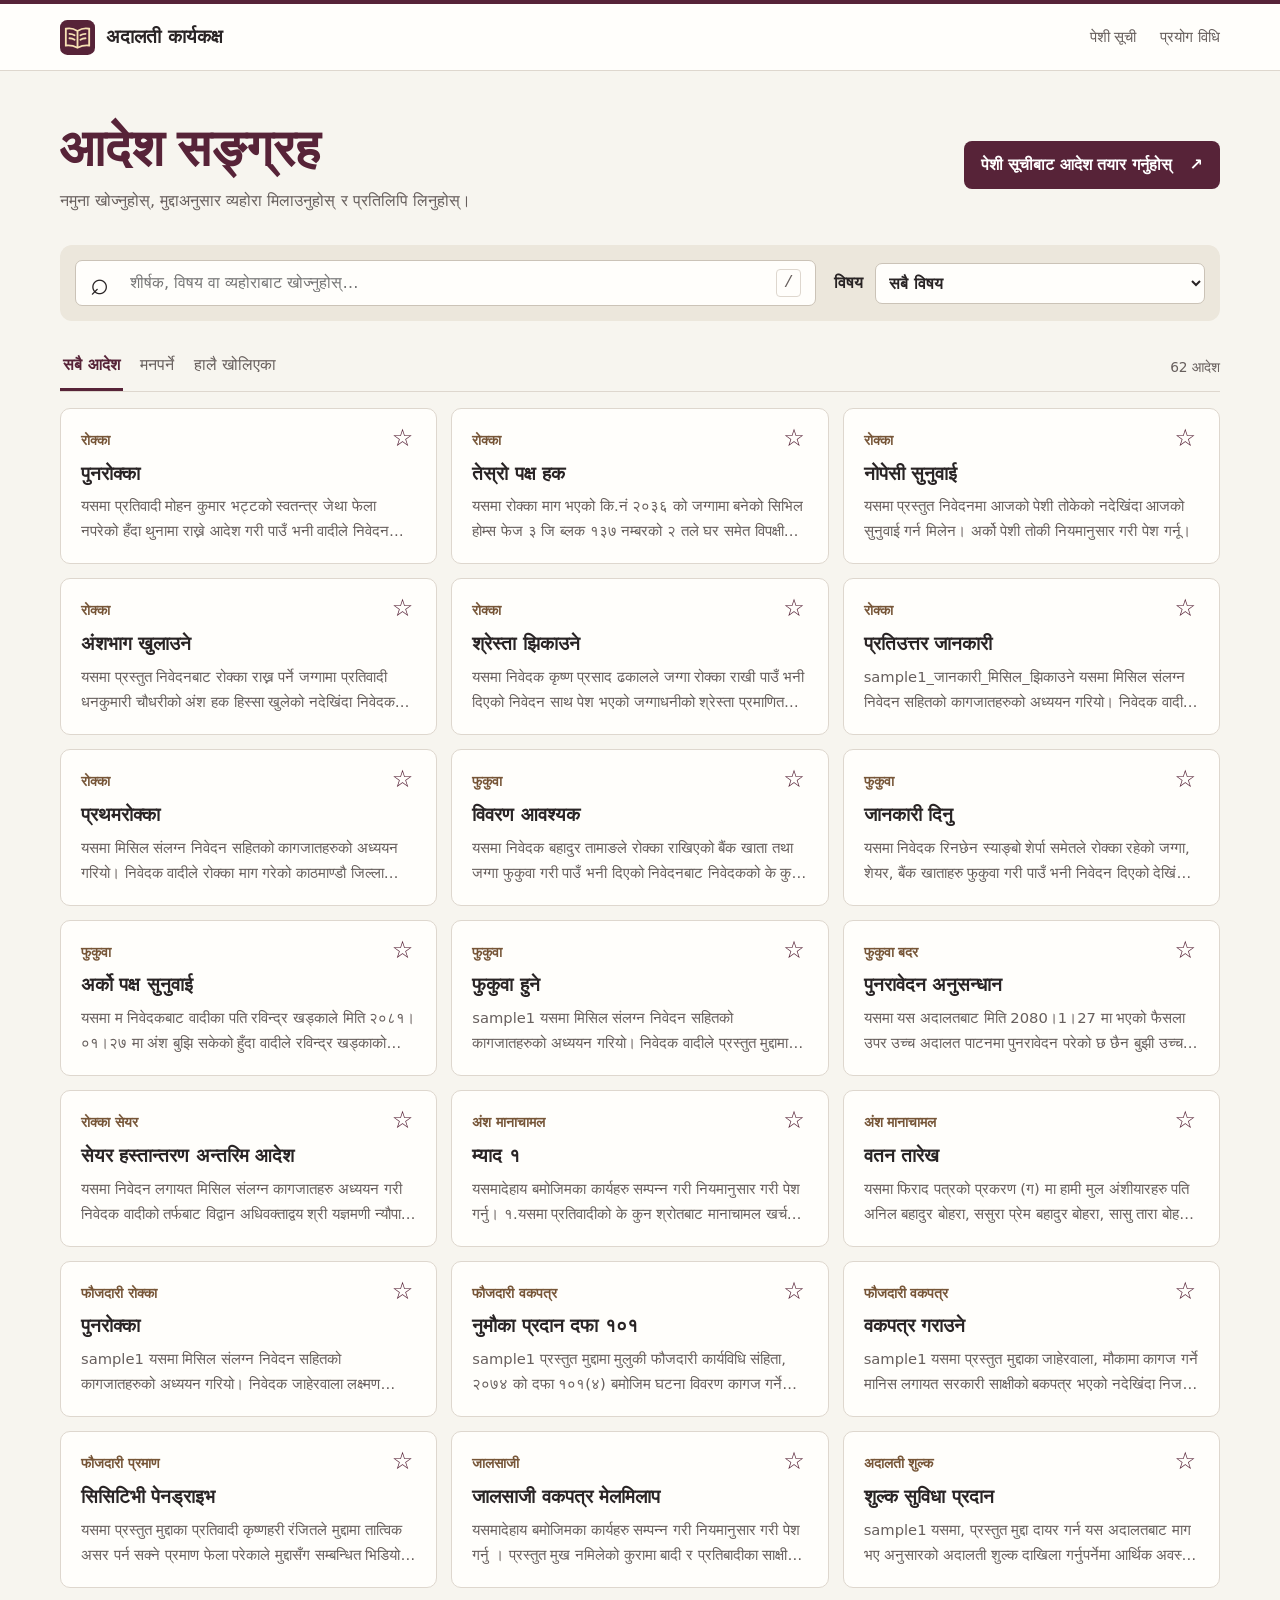
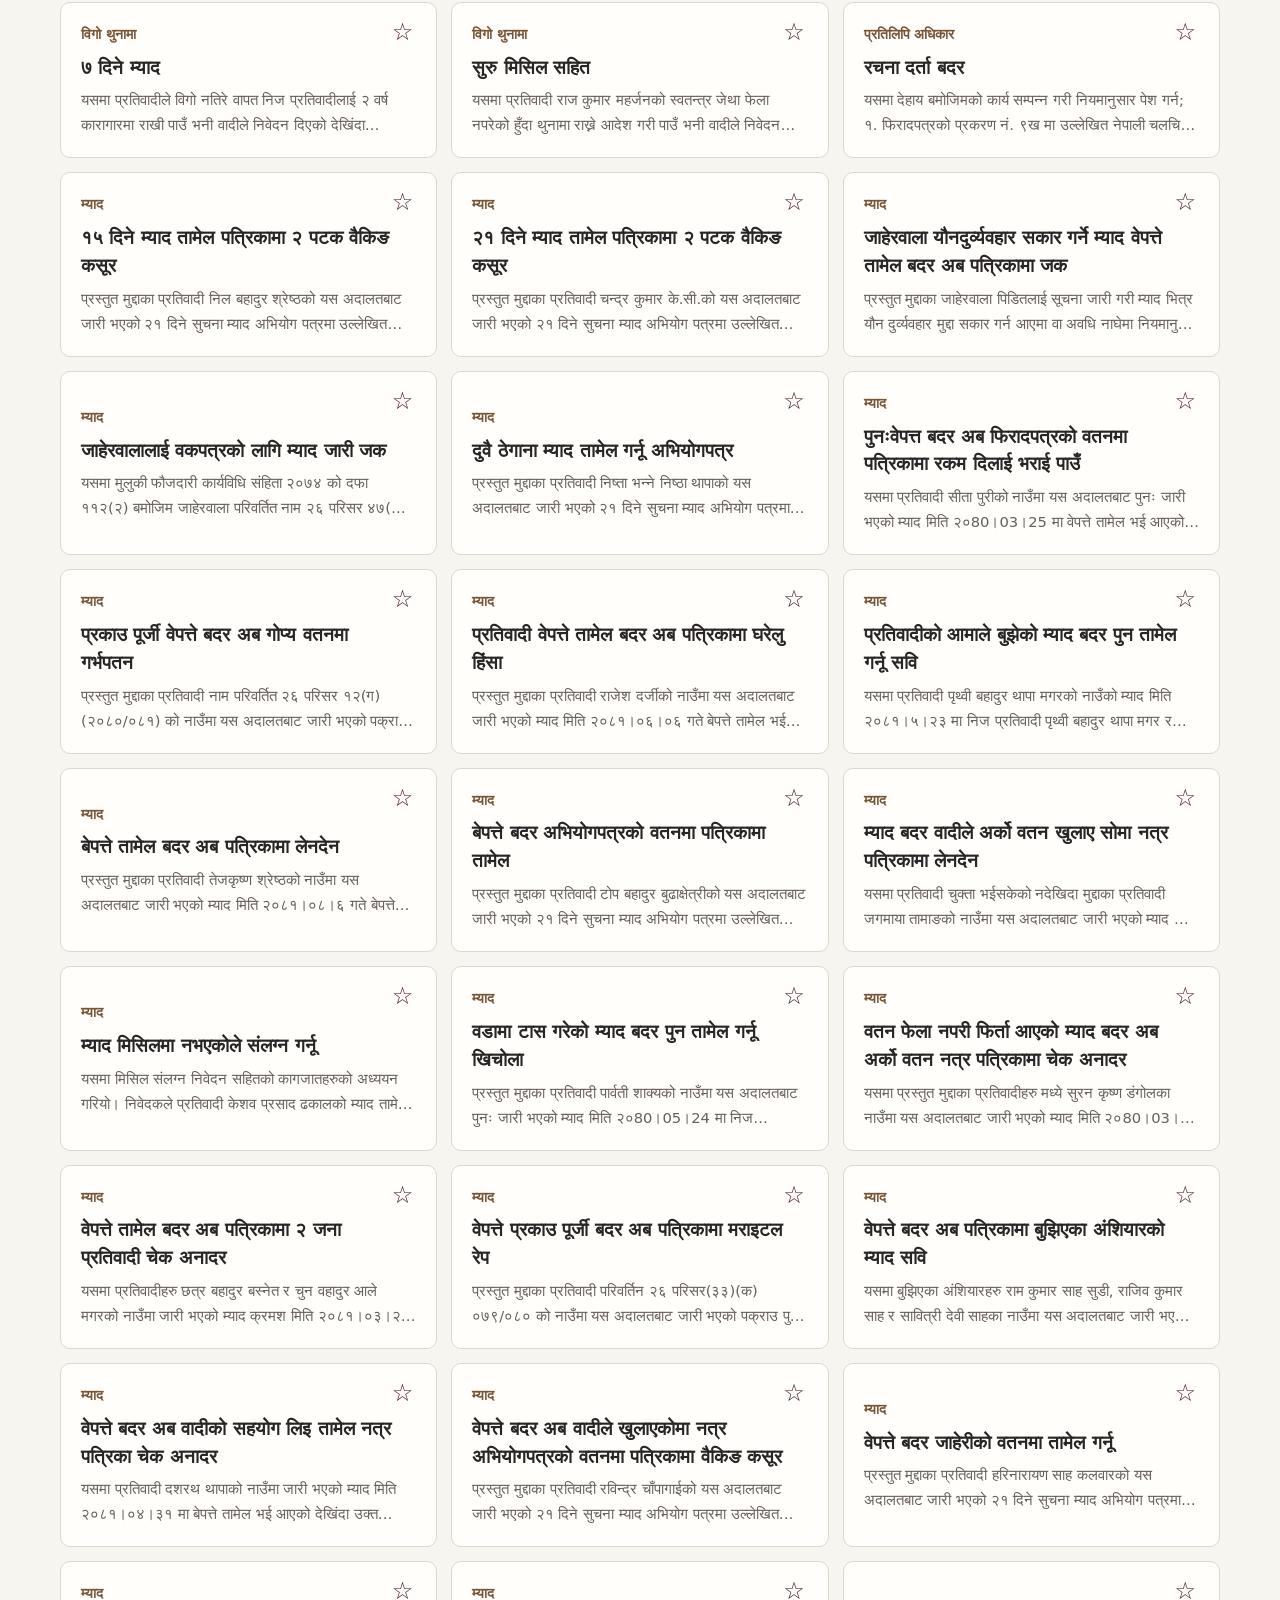
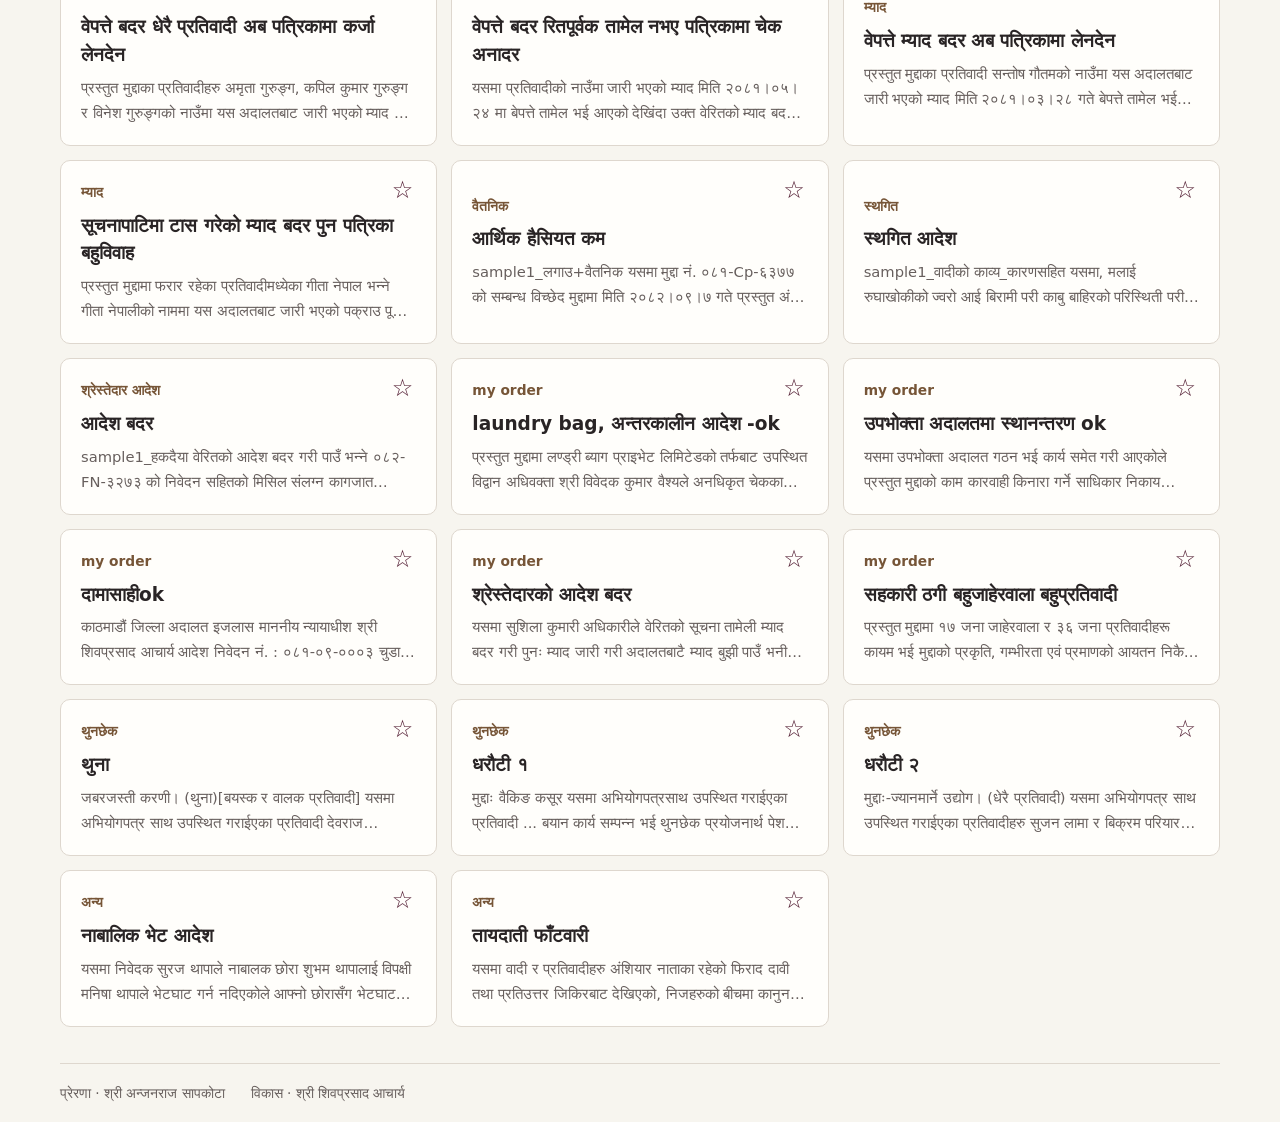
==== index.html @ cb6c5263 "Upload redesigned order catalogue and GitHub Pages workflow" ====
<!doctype html>
<html lang="ne">
<head>
<meta charset="utf-8"><meta name="viewport" content="width=device-width,initial-scale=1"><meta name="theme-color" content="#572338">
<title>आदेश सङ्ग्रह · अदालती कार्यकक्ष</title>
<link rel="icon" href="assets/book.svg"><link rel="stylesheet" href="assets/catalogue.css">
<script>if(new URLSearchParams(location.search).has("search"))location.replace("causelist.html"+location.search+location.hash)</script>
<script defer src="assets/catalogue.js"></script>
</head>
<body>
<header><div class="bar"><a class="brand" href="./"><img src="assets/book.svg" alt="">अदालती कार्यकक्ष</a><nav aria-label="मुख्य"><a href="causelist.html">पेशी सूची</a><a href="README.html">प्रयोग विधि</a></nav></div></header>
<main>
<div class="hero"><div><h1>आदेश सङ्ग्रह</h1><p>नमुना खोज्नुहोस्, मुद्दाअनुसार व्यहोरा मिलाउनुहोस् र प्रतिलिपि लिनुहोस्।</p></div><a class="launch" href="causelist.html">पेशी सूचीबाट आदेश तयार गर्नुहोस् <b aria-hidden="true">↗</b></a></div>
<section class="tools" aria-label="आदेश खोज र छनोट"><div class="search"><span aria-hidden="true">⌕</span><input id="query" type="search" aria-label="आदेश खोज्नुहोस्" placeholder="शीर्षक, विषय वा व्यहोराबाट खोज्नुहोस्…" autocomplete="off"><kbd>/</kbd></div><label class="category">विषय<select id="group"><option value="">सबै विषय</option></select></label></section>
<div class="views"><div id="views" role="group" aria-label="आदेश सूची"><button data-view="all" aria-pressed="true">सबै आदेश</button><button data-view="saved" aria-pressed="false">मनपर्ने</button><button data-view="recent" aria-pressed="false">हालै खोलिएका</button></div><span id="count" role="status"></span></div>
<div id="list" class="grid" aria-label="आदेशका नमुना"></div><div id="empty" hidden><h2 id="emptyTitle"></h2><p id="emptyHint"></p><button id="reset">सबै आदेश हेर्नुहोस्</button></div>
</main>
<footer>प्रेरणा · श्री अन्जनराज सापकोटा <span>विकास · श्री शिवप्रसाद आचार्य</span></footer>
<dialog id="reader" aria-labelledby="title"><div class="reader-head"><div><span id="subject"></span><h2 id="title"></h2></div><button id="close" aria-label="बन्द गर्नुहोस्">×</button></div>
<div class="reader-body"><p id="tip"></p><div id="paper"></div><label id="editBox" hidden>आदेशको व्यहोरा<textarea id="editor" spellcheck="false"></textarea></label><div id="tools"><button id="edit">व्यहोरा सम्पादन</button><button id="restore" hidden>मूल पाठ फर्काउनुहोस्</button></div></div>
<div class="reader-foot"><span id="notice" role="status"></span><button id="print">प्रिन्ट</button><button class="primary" id="copy">प्रतिलिपि लिनुहोस्</button></div></dialog>
<div id="printArea"></div>
</body></html>
---- assets/catalogue.css ----
:root{--wine:#572338;--ink:#292425;--mute:#675f5d;--line:#ded7ce;--paper:#fffefb;--ground:#f7f5ef;--gold:#b18a52;font:16px/1.65 "Nirmala UI","Noto Sans Devanagari",Mangal,system-ui,sans-serif;color:var(--ink);background:var(--ground)}
*{box-sizing:border-box}body{margin:0}button,input,select,textarea{font:inherit}button,a,select{touch-action:manipulation}button,select{cursor:pointer}a{color:inherit;text-decoration:none}button{border:1px solid var(--line);background:var(--paper);color:var(--wine);border-radius:7px;padding:7px 13px}button:hover,a:hover{color:#8b3856}button:focus-visible,a:focus-visible,input:focus-visible,textarea:focus-visible,select:focus-visible{outline:3px solid #976326;outline-offset:3px}[hidden]{display:none!important}
header{background:var(--paper);border-top:4px solid var(--wine);border-bottom:1px solid var(--line)}.bar,main,footer{width:min(1160px,92%);margin:auto}.bar,nav,.brand,.hero,.views,.reader-head,.reader-foot{display:flex;align-items:center;justify-content:space-between;gap:16px}.bar{min-height:66px}nav{gap:24px;color:var(--mute);font-size:.92rem}.brand{font-size:1.18rem;font-weight:750;gap:11px}.brand img{width:35px;height:35px}.hero{padding:42px 0 28px}.hero h1{font:700 clamp(2.3rem,4vw,3.5rem)/1.4 Kalimati,"Nirmala UI",serif;color:var(--wine);margin:0}.hero p{margin:3px 0;color:var(--mute)}.launch,.primary{background:var(--wine);color:white;border-color:var(--wine);border-radius:8px;padding:11px 17px;font-weight:650}.launch:hover,.primary:hover{background:#70354b;color:white}.launch b{margin-left:12px}
.tools{display:grid;grid-template-columns:2fr 1fr;gap:18px;background:#ece7dc;padding:15px;border-radius:12px}.search,.category{display:flex;align-items:center;gap:12px}.search{background:var(--paper);border:1px solid #cbc3b7;border-radius:7px;padding:0 14px}.search span{font:32px Georgia}.search input,.category select{width:100%;min-width:0;background:var(--paper);color:var(--ink);padding:9px;border:0}.search input:focus{outline:0}.search:focus-within{outline:2px solid var(--gold)}kbd{border:1px solid var(--line);border-radius:4px;padding:0 7px;color:var(--mute)}.category{font-weight:600}.category select{border:1px solid #cbc3b7;border-radius:7px}.views{margin:22px 0 16px;border-bottom:1px solid var(--line)}#views{display:flex;gap:14px}#views button{border:0;border-bottom:3px solid transparent;border-radius:0;background:transparent;padding:9px 3px;color:var(--mute)}#views [aria-pressed=true]{color:var(--wine);font-weight:700;border-color:var(--wine)}#count,#subject,.topic{color:var(--mute);font-size:.86rem}.grid{display:grid;grid-template-columns:repeat(3,minmax(0,1fr));gap:14px}.card{position:relative;background:var(--paper);border:1px solid var(--line);border-radius:10px;overflow:hidden}.card:hover{border-color:#b99b9c}.open{display:block;text-align:start;color:inherit;background:transparent;border:0;padding:20px;width:100%;height:100%}.open:focus-visible{outline-offset:-4px}.topic{display:block;padding-right:40px;color:#765537;font-weight:600}.card h2{font-size:1.16rem;line-height:1.5;margin:8px 12px 6px 0}.excerpt{display:-webkit-box;-webkit-box-orient:vertical;-webkit-line-clamp:2;overflow:hidden;color:var(--mute);font-size:.92rem;line-height:1.7}.star{position:absolute;right:10px;top:8px;background:transparent;border:0;font:24px system-ui;min-height:40px;min-width:40px}.star[aria-pressed=true]{color:#885713}#empty{text-align:center;padding:40px 0}footer{display:flex;gap:26px;border-top:1px solid var(--line);margin:36px auto 0;padding:18px 0;color:var(--mute);font-size:.85rem}
dialog{width:min(800px,94vw);max-height:90dvh;border:1px solid var(--line);border-radius:14px;padding:0;color:var(--ink);background:var(--paper);box-shadow:0 22px 90px #26101f40}dialog[open]{display:flex;flex-direction:column}dialog::backdrop{background:#251c23a6}.reader-head,.reader-foot,.reader-body{padding:16px 24px}.reader-head{border-bottom:1px solid var(--line)}.reader-head h2{margin:2px 0;font-size:1.4rem}.reader-head button{font-size:1.4rem}.reader-body{overflow:auto}.reader-foot{border-top:1px solid var(--line);gap:8px}.reader-foot span{margin-right:auto;font-size:.86rem;color:var(--mute)}#tip{font-size:.88rem;color:var(--mute);margin:0 0 10px}#paper,#editor,#printArea{white-space:pre-wrap;overflow-wrap:anywhere;font:1.13rem/1.95 Kalimati,"Nirmala UI",serif}#paper{border-left:3px solid var(--gold);padding:10px 16px}mark{background:#f6e4ae;color:inherit}#editor{display:block;width:100%;min-height:32vh;margin:6px 0;padding:12px;border:1px solid var(--line);border-radius:6px}#tools{margin:14px 0 0;display:flex;gap:8px}#printArea{display:none}
@media(max-width:850px){.grid{grid-template-columns:repeat(2,minmax(0,1fr))}.hero{align-items:flex-start;flex-direction:column;gap:12px;padding:25px 0 18px}}
@media(max-width:600px){.bar,main,footer{width:93%}.bar{gap:8px}.brand{font-size:1rem}.brand img{width:28px;height:28px}nav{gap:12px;font-size:.83rem}.tools{grid-template-columns:1fr;gap:8px;padding:10px}.grid{grid-template-columns:1fr}.open{padding:14px}.views{gap:6px;flex-wrap:wrap}.views button,#count{font-size:.86rem}#views{gap:9px}.reader-head,.reader-foot,.reader-body{padding:12px}.reader-foot{flex-wrap:wrap}.reader-foot span:not(:empty){width:100%}.reader-body{min-height:0}footer{flex-wrap:wrap;gap:6px 16px}}
@media print{body>*{display:none!important}body>#printArea{display:block!important;font-size:13pt}dialog::backdrop{background:white}@page{margin:22mm}}
@media print{dialog::backdrop{display:none!important}}
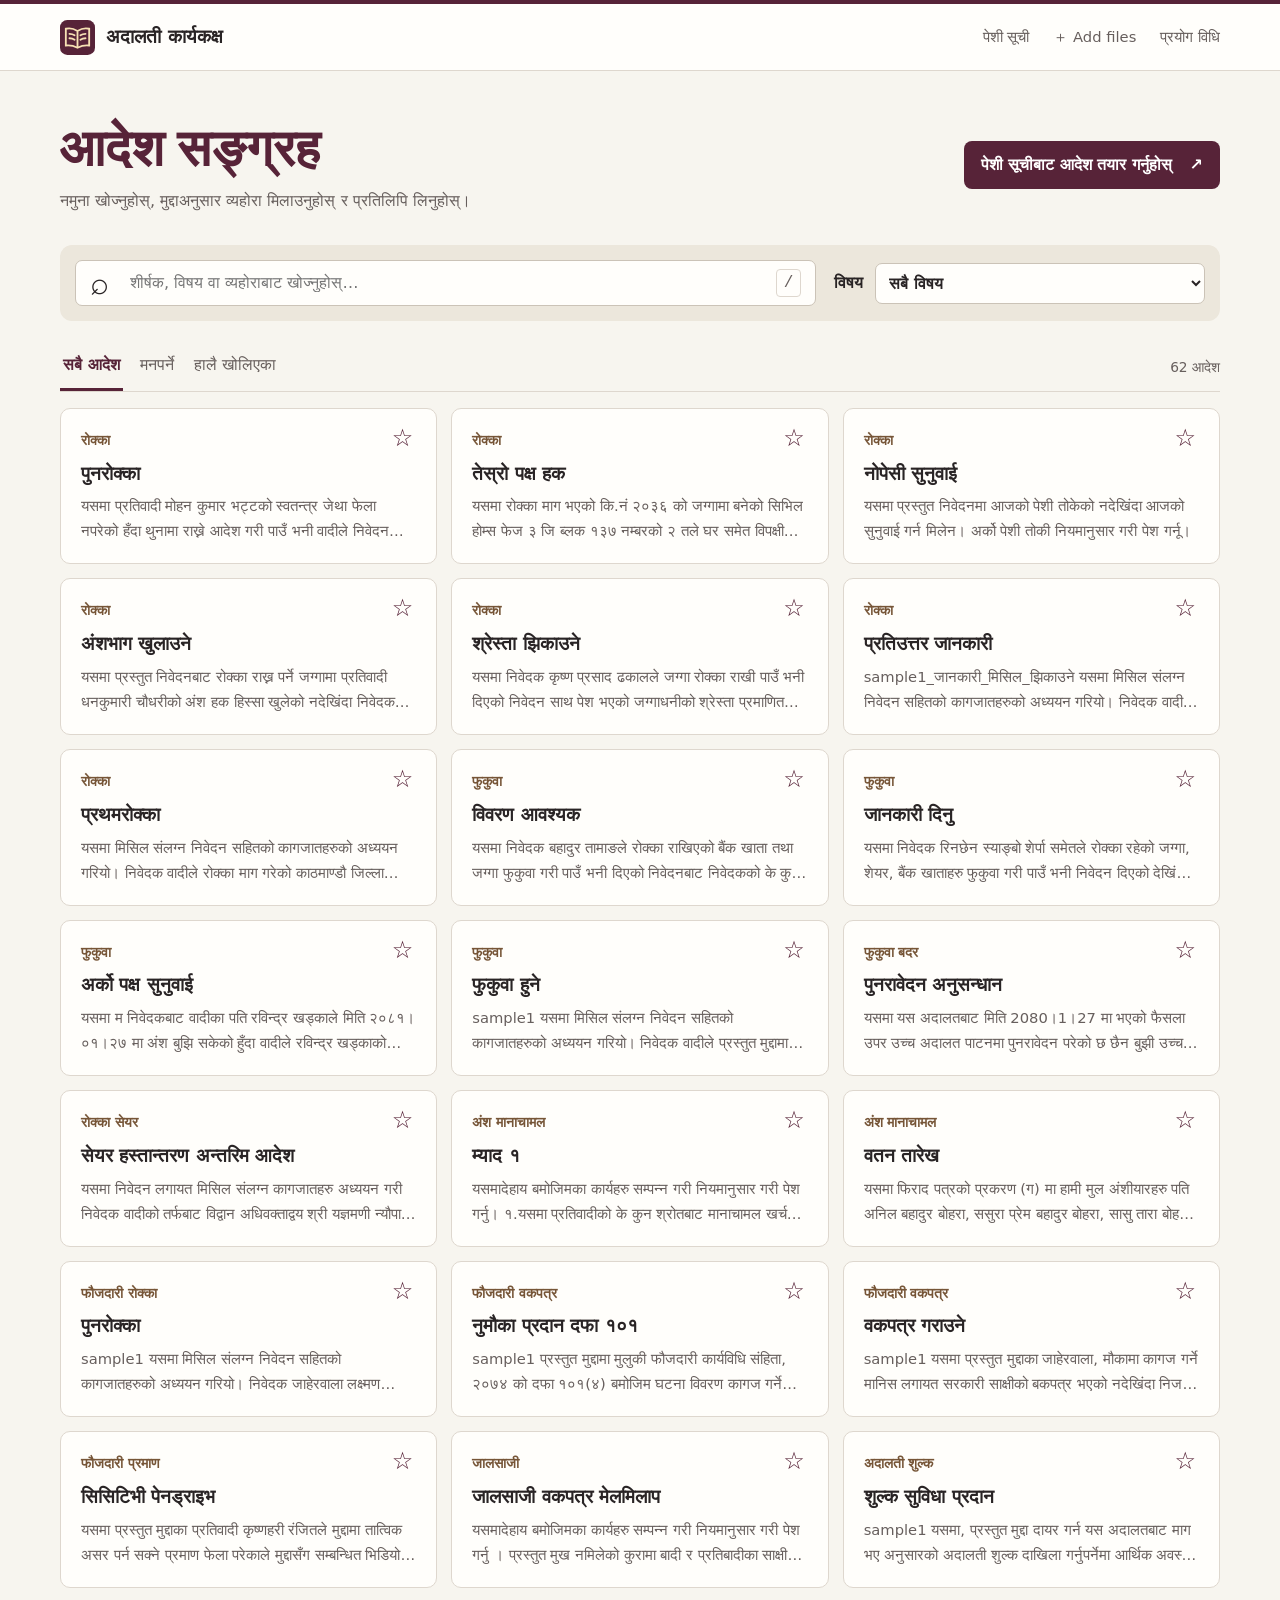
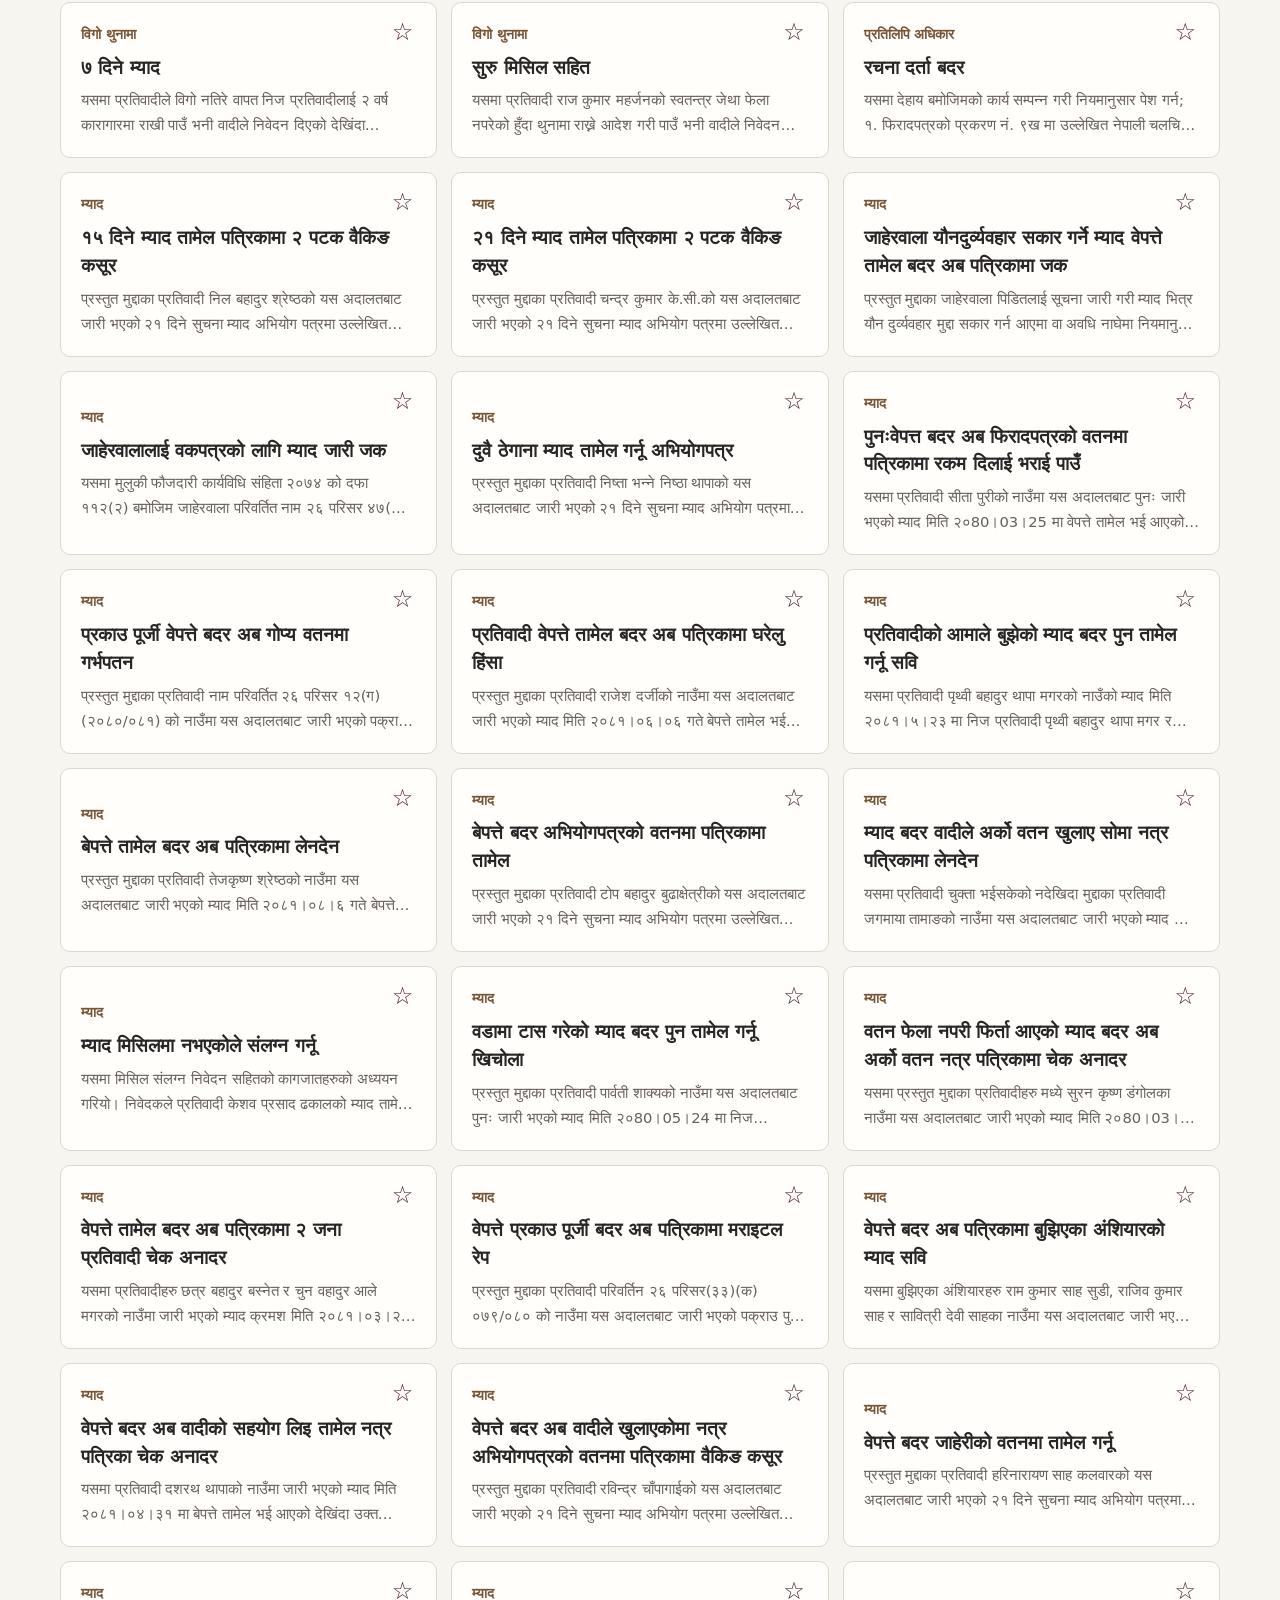
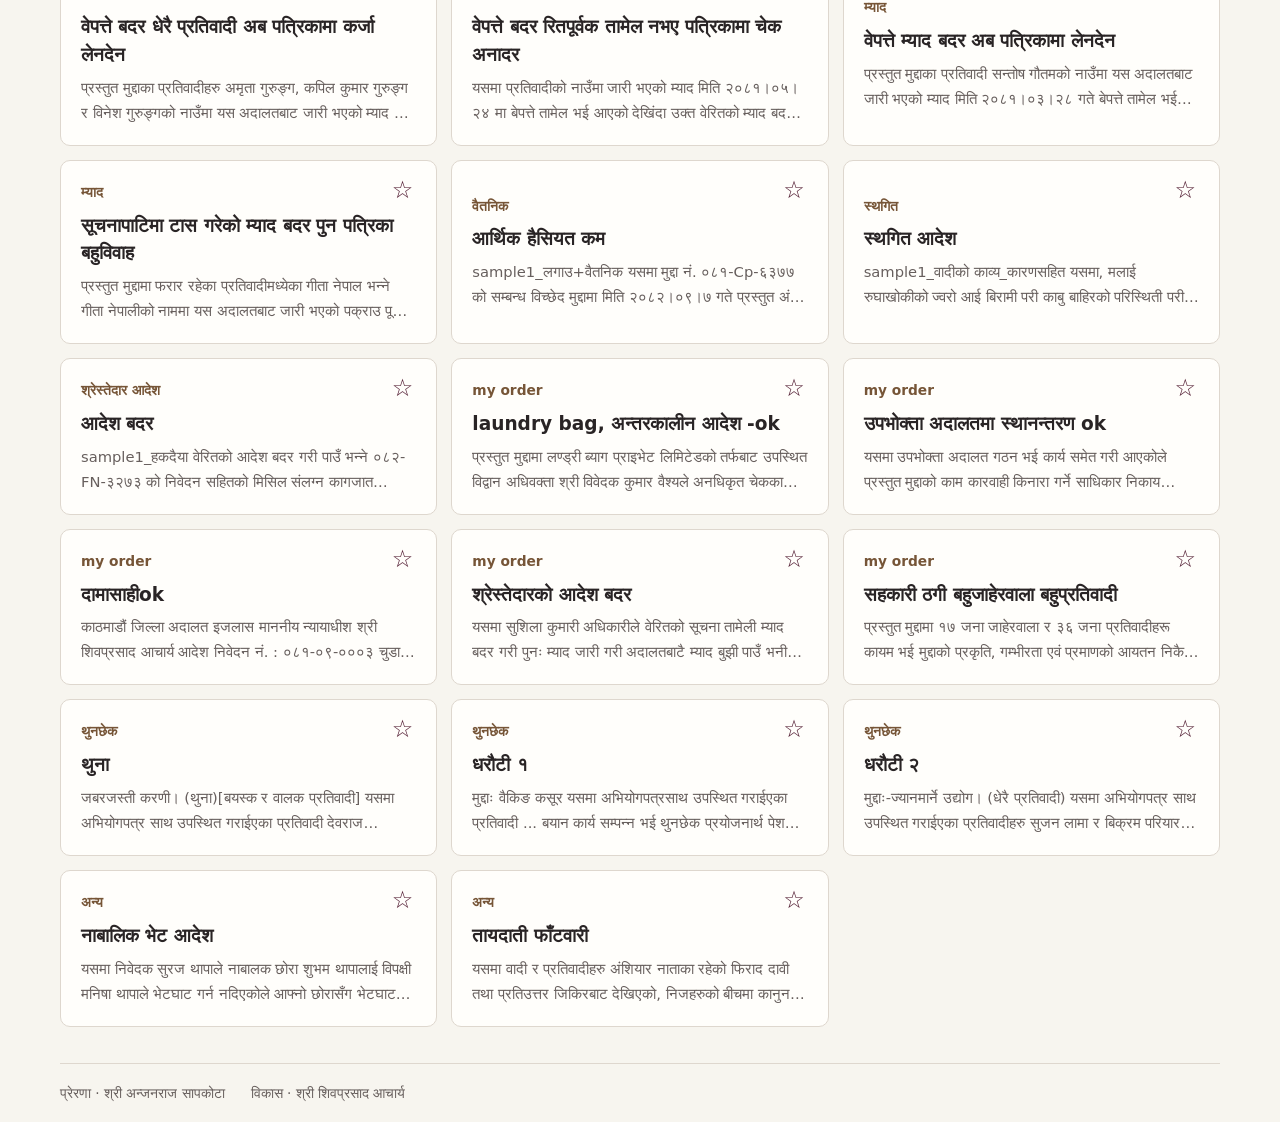
==== commit e7cc450f: "Replace site with updated cause list, order preview and Word exports" ====
--- a/index.html
+++ b/index.html
@@ -1,14 +1,14 @@
 <!doctype html>
 <html lang="ne">
-<head>
+<head><link rel="icon" type="image/svg+xml" href="assets/court.svg">
 <meta charset="utf-8"><meta name="viewport" content="width=device-width,initial-scale=1"><meta name="theme-color" content="#572338">
 <title>आदेश सङ्ग्रह · अदालती कार्यकक्ष</title>
-<link rel="icon" href="assets/book.svg"><link rel="stylesheet" href="assets/catalogue.css">
+<link rel="stylesheet" href="assets/catalogue.css">
 <script>if(new URLSearchParams(location.search).has("search"))location.replace("causelist.html"+location.search+location.hash)</script>
 <script defer src="assets/catalogue.js"></script>
 </head>
 <body>
-<header><div class="bar"><a class="brand" href="./"><img src="assets/book.svg" alt="">अदालती कार्यकक्ष</a><nav aria-label="मुख्य"><a href="causelist.html">पेशी सूची</a><a href="README.html">प्रयोग विधि</a></nav></div></header>
+<header><div class="bar"><a class="brand" href="./"><img src="assets/book.svg" alt="">अदालती कार्यकक्ष</a><nav aria-label="मुख्य"><a href="causelist.html">पेशी सूची</a><a href="https://github.com/ShivaPrasadAcharya/readymadeorders2/upload/main" target="_blank" rel="noopener noreferrer" title="GitHub मा फाइल अपलोड गर्नुहोस्">＋ Add files</a><a href="README.html">प्रयोग विधि</a></nav></div></header>
 <main>
 <div class="hero"><div><h1>आदेश सङ्ग्रह</h1><p>नमुना खोज्नुहोस्, मुद्दाअनुसार व्यहोरा मिलाउनुहोस् र प्रतिलिपि लिनुहोस्।</p></div><a class="launch" href="causelist.html">पेशी सूचीबाट आदेश तयार गर्नुहोस् <b aria-hidden="true">↗</b></a></div>
 <section class="tools" aria-label="आदेश खोज र छनोट"><div class="search"><span aria-hidden="true">⌕</span><input id="query" type="search" aria-label="आदेश खोज्नुहोस्" placeholder="शीर्षक, विषय वा व्यहोराबाट खोज्नुहोस्…" autocomplete="off"><kbd>/</kbd></div><label class="category">विषय<select id="group"><option value="">सबै विषय</option></select></label></section>
